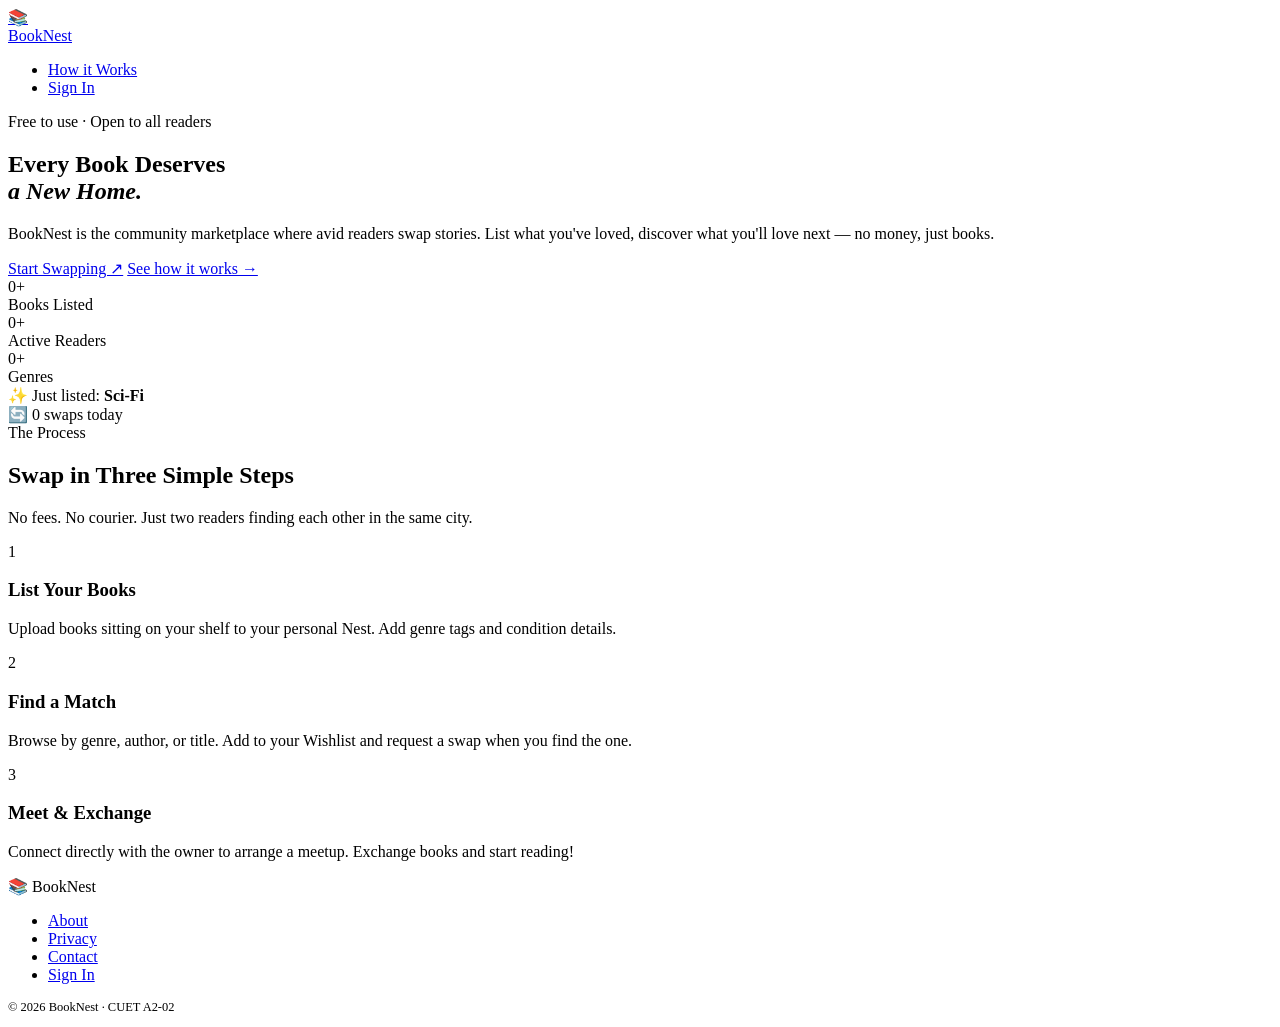
==== index.html @ 97e8174d "inital commit" ====
<!doctype html>
<html lang="en">
  <head>
    <meta charset="UTF-8" />
    <meta name="viewport" content="width=device-width, initial-scale=1.0" />
    <title>BookNest — Find Your Next Read</title>
    <!-- <link rel="stylesheet" href="css/get-started.css" /> -->
  </head>

  <body>
    <!-- Navigation -->
    <nav id="navbar">
      <a class="nav-logo" href="#">
        <div class="nav-logo-icon">📚</div>
        <span class="nav-logo-text">BookNest</span>
      </a>
      <ul class="nav-links">
        <li><a href="#how-it-works">How it Works</a></li>
        <li><a href="signin.html" class="nav-cta">Sign In</a></li>
      </ul>
    </nav>

    <!-- Hero -->
    <section class="hero">
      <div class="hero-content">
        <div class="hero-badge">
          <span></span>
          Free to use · Open to all readers
        </div>
        <h1 class="hero-title">
          Every Book Deserves<br />
          <em>a New Home.</em>
        </h1>
        <p class="hero-subtitle">
          BookNest is the community marketplace where avid readers swap stories.
          List what you've loved, discover what you'll love next — no money,
          just books.
        </p>
        <div class="hero-actions">
          <a href="signup.html" class="btn-primary">Start Swapping ↗</a>
          <a href="#how-it-works" class="btn-ghost">See how it works →</a>
        </div>
        <div class="hero-stats">
          <div>
            <div class="stat-num">0+</div>
            <div class="stat-label">Books Listed</div>
          </div>
          <div>
            <div class="stat-num">0+</div>
            <div class="stat-label">Active Readers</div>
          </div>
          <div>
            <div class="stat-num">0+</div>
            <div class="stat-label">Genres</div>
          </div>
        </div>
      </div>

      <!-- Illustrated Book Stack -->
      <div class="hero-visual">
        <div class="book-stack">
          <div class="book-card"></div>
          <div class="book-card"></div>
          <div class="book-card"></div>
          <div class="floating-tag top-right">
            <span class="tag-icon">✨</span> Just listed:
            <strong>Sci-Fi</strong>
          </div>
          <div class="floating-tag bottom-left">
            <span class="tag-icon">🔄</span> 0 swaps today
          </div>
        </div>
      </div>
    </section>

    <!-- ── HOW IT WORKS ── -->
    <section class="how-it-works" id="how-it-works">
      <div class="how-header">
        <span class="section-label">The Process</span>
        <h2 class="section-title">Swap in Three Simple Steps</h2>
        <p class="section-sub">
          No fees. No courier. Just two readers finding each other in the same
          city.
        </p>
      </div>
      <div class="steps-grid">
        <div class="step">
          <div class="step-num">1</div>
          <h3 class="step-title">List Your Books</h3>
          <p class="step-desc">
            Upload books sitting on your shelf to your personal Nest. Add genre
            tags and condition details.
          </p>
        </div>
        <div class="step">
          <div class="step-num">2</div>
          <h3 class="step-title">Find a Match</h3>
          <p class="step-desc">
            Browse by genre, author, or title. Add to your Wishlist and request
            a swap when you find the one.
          </p>
        </div>
        <div class="step">
          <div class="step-num">3</div>
          <h3 class="step-title">Meet & Exchange</h3>
          <p class="step-desc">
            Connect directly with the owner to arrange a meetup. Exchange books
            and start reading!
          </p>
        </div>
      </div>
    </section>
    <!-- ── FOOTER ── -->
    <footer>
      <div class="footer-logo">📚 BookNest</div>
      <ul class="footer-links">
        <li><a href="#">About</a></li>
        <li><a href="#">Privacy</a></li>
        <li><a href="#">Contact</a></li>
        <li><a href="login.html">Sign In</a></li>
      </ul>
      <p style="font-size: 0.78rem">© 2026 BookNest · CUET A2-02</p>
    </footer>

    <script src="javascript/get-started.js"></script>
  </body>
</html>
---- css/get-started.css ----
@import url("https://fonts.googleapis.com/css2?family=Playfair+Display:ital,wght@0,400;0,600;0,700;0,900;1,400;1,600&family=Lora:ital,wght@0,400;0,500;1,400&family=Cinzel:wght@400;600&display=swap");

/* ── CSS Variables ─────────────────────────────────── */
:root {
  --chocolate: #5c3d2e;
  --mahogany: #8b5e3c;
  --amber: #c4843c;
  --gold: #d4a853;
  --parchment: #f5ecd7;
  --cream: #fdf8f0;
  --warm-white: #fefcf8;
  --ink: #2a1a10;
  --muted: #7a6050;
  --border: rgba(92, 61, 46, 0.15);
  --shadow-warm: 0 8px 40px rgba(92, 61, 46, 0.18);
  --shadow-card: 0 4px 24px rgba(92, 61, 46, 0.12);
  --r: 12px;
}

*,
*::before,
*::after {
  box-sizing: border-box;
  margin: 0;
  padding: 0;
}

html {
  scroll-behavior: smooth;
}

body {
  font-family: "Lora", Georgia, serif;
  background: var(--cream);
  color: var(--ink);
  overflow-x: hidden;
}

/* ── NOISE TEXTURE OVERLAY ─────────────────────────── */
body::before {
  content: "";
  position: fixed;
  inset: 0;
  background-image: url("data:image/svg+xml,%3Csvg xmlns='http://www.w3.org/2000/svg' width='300' height='300'%3E%3Cfilter id='noise'%3E%3CfeTurbulence type='fractalNoise' baseFrequency='0.65' numOctaves='3' stitchTiles='stitch'/%3E%3CfeColorMatrix type='saturate' values='0'/%3E%3C/filter%3E%3Crect width='300' height='300' filter='url(%23noise)' opacity='0.035'/%3E%3C/svg%3E");
  pointer-events: none;
  z-index: 1000;
  opacity: 0.6;
}

/* ── NAVIGATION ────────────────────────────────────── */
nav {
  position: fixed;
  top: 0;
  left: 0;
  right: 0;
  z-index: 900;
  display: flex;
  align-items: center;
  justify-content: space-between;
  padding: 1.2rem 5%;
  background: rgba(253, 248, 240, 0.88);
  backdrop-filter: blur(16px);
  border-bottom: 1px solid var(--border);
  transition: box-shadow 0.3s;
}

nav.scrolled {
  box-shadow: 0 2px 24px rgba(92, 61, 46, 0.1);
}

.nav-logo {
  display: flex;
  align-items: center;
  gap: 10px;
  text-decoration: none;
}

.nav-logo-icon {
  width: 38px;
  height: 38px;
  background: linear-gradient(135deg, var(--chocolate), var(--mahogany));
  border-radius: 8px;
  display: flex;
  align-items: center;
  justify-content: center;
  color: var(--parchment);
  font-size: 1.2rem;
}

.nav-logo-text {
  font-family: "Playfair Display", serif;
  font-weight: 700;
  font-size: 1.4rem;
  color: var(--chocolate);
  letter-spacing: 0.02em;
}

.nav-links {
  display: flex;
  align-items: center;
  gap: 2rem;
  list-style: none;
}

.nav-links a {
  text-decoration: none;
  color: var(--muted);
  font-family: "Lora", serif;
  font-size: 0.9rem;
  transition: color 0.2s;
}

.nav-links a:hover {
  color: var(--chocolate);
}

.nav-cta {
  background: var(--chocolate);
  color: var(--parchment) !important;
  padding: 0.55rem 1.4rem;
  border-radius: 6px;
  transition:
    background 0.25s,
    transform 0.2s !important;
}

.nav-cta:hover {
  background: var(--mahogany) !important;
  transform: translateY(-1px);
}

/* ── HERO  */
.hero {
  min-height: 100vh;
  display: grid;
  grid-template-columns: 1fr 1fr;
  align-items: center;
  gap: 0;
  padding: 6rem 5% 4rem;
  position: relative;
  overflow: hidden;
}

.hero::after {
  content: "";
  position: absolute;
  right: -10%;
  top: -20%;
  width: 70%;
  height: 140%;
  background: radial-gradient(
    ellipse at 60% 40%,
    rgba(196, 132, 60, 0.12) 0%,
    rgba(139, 94, 60, 0.08) 40%,
    transparent 70%
  );
  pointer-events: none;
}

.hero-badge {
  display: inline-flex;
  align-items: center;
  gap: 8px;
  background: rgba(92, 61, 46, 0.08);
  border: 1px solid rgba(92, 61, 46, 0.2);
  color: var(--mahogany);
  font-size: 0.78rem;
  font-family: "Cinzel", serif;
  letter-spacing: 0.12em;
  text-transform: uppercase;
  padding: 0.4rem 1rem;
  border-radius: 99px;
  margin-bottom: 1.8rem;
  opacity: 0;
  animation: fadeUp 0.8s 0.2s forwards;
}

.hero-badge span {
  width: 6px;
  height: 6px;
  background: var(--amber);
  border-radius: 50%;
  display: inline-block;
}

.hero-title {
  font-family: "Playfair Display", serif;
  font-size: clamp(3rem, 5vw, 4.8rem);
  font-weight: 900;
  line-height: 1.08;
  color: var(--ink);
  margin-bottom: 1.5rem;
  opacity: 0;
  animation: fadeUp 0.8s 0.35s forwards;
}

.hero-title em {
  font-style: italic;
  color: var(--mahogany);
  display: block;
}

.hero-subtitle {
  font-size: 1.05rem;
  line-height: 1.8;
  color: var(--muted);
  max-width: 480px;
  margin-bottom: 2.5rem;
  opacity: 0;
  animation: fadeUp 0.8s 0.5s forwards;
}

.hero-actions {
  display: flex;
  gap: 1rem;
  align-items: center;
  flex-wrap: wrap;
  opacity: 0;
  animation: fadeUp 0.8s 0.65s forwards;
}

.btn-primary {
  background: linear-gradient(135deg, var(--chocolate), var(--mahogany));
  color: var(--parchment);
  padding: 0.9rem 2.2rem;
  border-radius: 8px;
  font-family: "Lora", serif;
  font-size: 0.95rem;
  text-decoration: none;
  display: inline-flex;
  align-items: center;
  gap: 8px;
  transition:
    transform 0.25s,
    box-shadow 0.25s;
  box-shadow: 0 4px 20px rgba(92, 61, 46, 0.3);
}

.btn-primary:hover {
  transform: translateY(-2px);
  box-shadow: 0 8px 30px rgba(92, 61, 46, 0.4);
}

.btn-ghost {
  color: var(--chocolate);
  font-family: "Lora", serif;
  font-size: 0.95rem;
  text-decoration: none;
  display: inline-flex;
  align-items: center;
  gap: 6px;
  padding: 0.9rem 0;
  border-bottom: 1.5px solid transparent;
  transition: border-color 0.2s;
}

.btn-ghost:hover {
  border-color: var(--mahogany);
}

.hero-stats {
  display: flex;
  gap: 2.5rem;
  margin-top: 3rem;
  padding-top: 2rem;
  border-top: 1px solid var(--border);
  opacity: 0;
  animation: fadeUp 0.8s 0.8s forwards;
}

.stat-num {
  font-family: "Playfair Display", serif;
  font-size: 2rem;
  font-weight: 700;
  color: var(--chocolate);
}

.stat-label {
  font-size: 0.78rem;
  color: var(--muted);
  letter-spacing: 0.06em;
  text-transform: uppercase;
  margin-top: 2px;
}

/* ── HERO VISUAL ───────────────────────────────────── */
.hero-visual {
  position: relative;
  display: flex;
  align-items: center;
  justify-content: center;
  opacity: 0;
  animation: fadeIn 1s 0.5s forwards;
}

.book-stack {
  position: relative;
  width: 340px;
  height: 400px;
}

.book-card {
  position: absolute;
  border-radius: 10px;
  box-shadow: var(--shadow-card);
  transition: transform 0.4s ease;
}

.book-card:nth-child(1) {
  width: 180px;
  height: 240px;
  background: linear-gradient(160deg, #7c4a2a, #5c3d2e);
  left: 20px;
  top: 60px;
  transform: rotate(-8deg);
}

.book-card:nth-child(2) {
  width: 175px;
  height: 235px;
  background: linear-gradient(160deg, #a0622a, #8b5e3c);
  left: 80px;
  top: 30px;
  transform: rotate(-2deg);
}

.book-card:nth-child(3) {
  width: 170px;
  height: 230px;
  background: linear-gradient(160deg, #c4843c, #a0622a);
  left: 145px;
  top: 50px;
  transform: rotate(6deg);
}

.book-card::before {
  content: "";
  position: absolute;
  left: 16px;
  top: 0;
  bottom: 0;
  width: 12px;
  background: rgba(0, 0, 0, 0.2);
  border-radius: 2px 0 0 2px;
}

.book-card::after {
  content: "";
  position: absolute;
  inset: 12px;
  border: 1px solid rgba(255, 255, 255, 0.12);
  border-radius: 6px;
}

.book-stack:hover .book-card:nth-child(1) {
  transform: rotate(-12deg) translateX(-10px);
}
.book-stack:hover .book-card:nth-child(3) {
  transform: rotate(10deg) translateX(10px);
}

.floating-tag {
  position: absolute;
  background: var(--warm-white);
  border: 1px solid var(--border);
  border-radius: 10px;
  padding: 0.7rem 1rem;
  box-shadow: var(--shadow-card);
  font-size: 0.8rem;
  font-family: "Lora", serif;
  color: var(--ink);
  white-space: nowrap;
}

.floating-tag.top-right {
  top: -10px;
  right: -20px;
  animation: floatY 3s ease-in-out infinite;
}

.floating-tag.bottom-left {
  bottom: 30px;
  left: -30px;
  animation: floatY 3.5s 1s ease-in-out infinite;
}

.tag-icon {
  font-size: 1.1rem;
  margin-right: 4px;
}

/* ── SECTION SHARED  */
section {
  padding: 6rem 5%;
}

.section-label {
  font-family: "Cinzel", serif;
  font-size: 0.72rem;
  letter-spacing: 0.18em;
  text-transform: uppercase;
  color: var(--amber);
  margin-bottom: 1rem;
  display: block;
}

.section-title {
  font-family: "Playfair Display", serif;
  font-size: clamp(2rem, 3.5vw, 2.8rem);
  font-weight: 700;
  line-height: 1.2;
  color: var(--ink);
  margin-bottom: 1rem;
}

.section-sub {
  font-size: 1rem;
  color: var(--muted);
  line-height: 1.8;
  max-width: 520px;
}

/* ── HOW IT WORKS ──────────────────────────────────── */
.how-it-works {
  background: var(--warm-white);
  position: relative;
}

.how-header {
  text-align: center;
  margin-bottom: 4rem;
}
.how-header .section-sub {
  margin: 0 auto;
}

.steps-grid {
  display: grid;
  grid-template-columns: repeat(3, 1fr);
  gap: 2px;
  max-width: 900px;
  margin: 0 auto;
  position: relative;
}

.steps-grid::before {
  content: "";
  position: absolute;
  top: 44px;
  left: calc(16.6% + 30px);
  right: calc(16.6% + 30px);
  height: 1px;
  background: repeating-linear-gradient(
    90deg,
    var(--border) 0,
    var(--border) 8px,
    transparent 8px,
    transparent 16px
  );
}

.step {
  text-align: center;
  padding: 0 2rem;
  opacity: 0;
  transform: translateY(20px);
  transition:
    opacity 0.6s,
    transform 0.6s;
}

.step.visible {
  opacity: 1;
  transform: translateY(0);
}

.step-num {
  width: 60px;
  height: 60px;
  background: linear-gradient(135deg, var(--chocolate), var(--mahogany));
  color: var(--parchment);
  font-family: "Playfair Display", serif;
  font-size: 1.5rem;
  font-weight: 700;
  border-radius: 50%;
  display: flex;
  align-items: center;
  justify-content: center;
  margin: 0 auto 1.5rem;
  position: relative;
  z-index: 1;
}

.step-title {
  font-family: "Playfair Display", serif;
  font-size: 1.15rem;
  font-weight: 600;
  color: var(--ink);
  margin-bottom: 0.6rem;
}

.step-desc {
  font-size: 0.88rem;
  color: var(--muted);
  line-height: 1.7;
}

/* ── FOOTER ────────────────────────────────────────── */
footer {
  background: var(--ink);
  color: rgba(245, 236, 215, 0.6);
  padding: 3rem 5% 2rem;
  display: flex;
  justify-content: space-between;
  align-items: center;
  gap: 2rem;
  flex-wrap: wrap;
}

.footer-logo {
  font-family: "Playfair Display", serif;
  font-size: 1.4rem;
  font-weight: 700;
  color: var(--parchment);
}

.footer-links {
  display: flex;
  gap: 1.5rem;
  list-style: none;
}
.footer-links a {
  color: rgba(245, 236, 215, 0.5);
  text-decoration: none;
  font-size: 0.85rem;
  transition: color 0.2s;
}
.footer-links a:hover {
  color: var(--parchment);
}

/* ── ANIMATIONS ────────────────────────────────────── */
@keyframes fadeUp {
  from {
    opacity: 0;
    transform: translateY(24px);
  }
  to {
    opacity: 1;
    transform: translateY(0);
  }
}

@keyframes fadeIn {
  from {
    opacity: 0;
  }
  to {
    opacity: 1;
  }
}

@keyframes floatY {
  0%,
  100% {
    transform: translateY(0);
  }
  50% {
    transform: translateY(-10px);
  }
}

/* ── RESPONSIVE ────────────────────────────────────── */
@media (max-width: 900px) {
  .hero {
    grid-template-columns: 1fr;
    text-align: center;
  }
  .hero-subtitle {
    margin: 0 auto 2.5rem;
  }
  .hero-actions {
    justify-content: center;
  }
  .hero-stats {
    justify-content: center;
  }
  .hero-visual {
    display: none;
  }
  .steps-grid {
    grid-template-columns: 1fr;
    gap: 2.5rem;
  }
  .steps-grid::before {
    display: none;
  }
  .features-inner {
    grid-template-columns: 1fr;
  }
  .nav-links {
    display: none;
  }
}
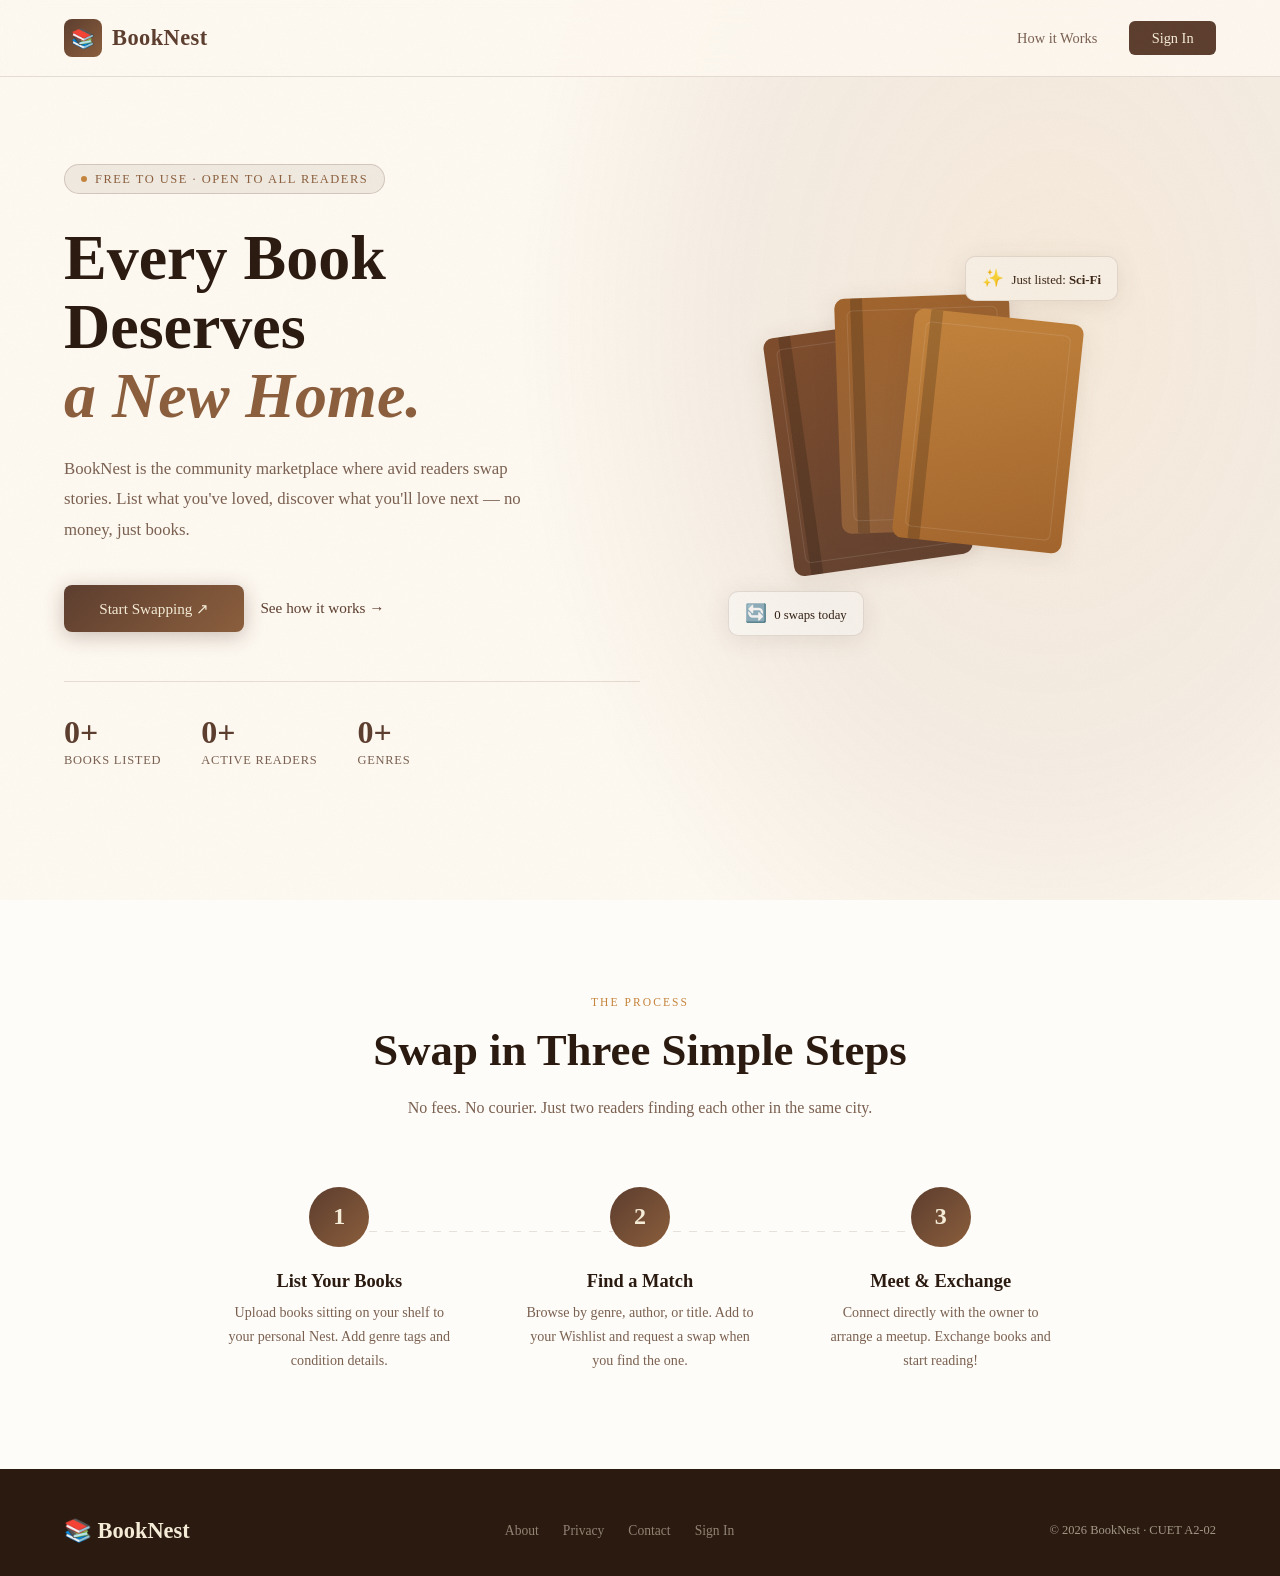
==== commit 3bfd9596: "signup signin marketplace basics connection done" ====
--- a/index.html
+++ b/index.html
@@ -4,7 +4,7 @@
     <meta charset="UTF-8" />
     <meta name="viewport" content="width=device-width, initial-scale=1.0" />
     <title>BookNest — Find Your Next Read</title>
-    <!-- <link rel="stylesheet" href="css/get-started.css" /> -->
+    <link rel="stylesheet" href="css/get-started.css" />
   </head>
 
   <body>
@@ -122,6 +122,6 @@
       <p style="font-size: 0.78rem">© 2026 BookNest · CUET A2-02</p>
     </footer>
 
-    <script src="javascript/get-started.js"></script>
+    <script src="javascript/index.js"></script>
   </body>
 </html>
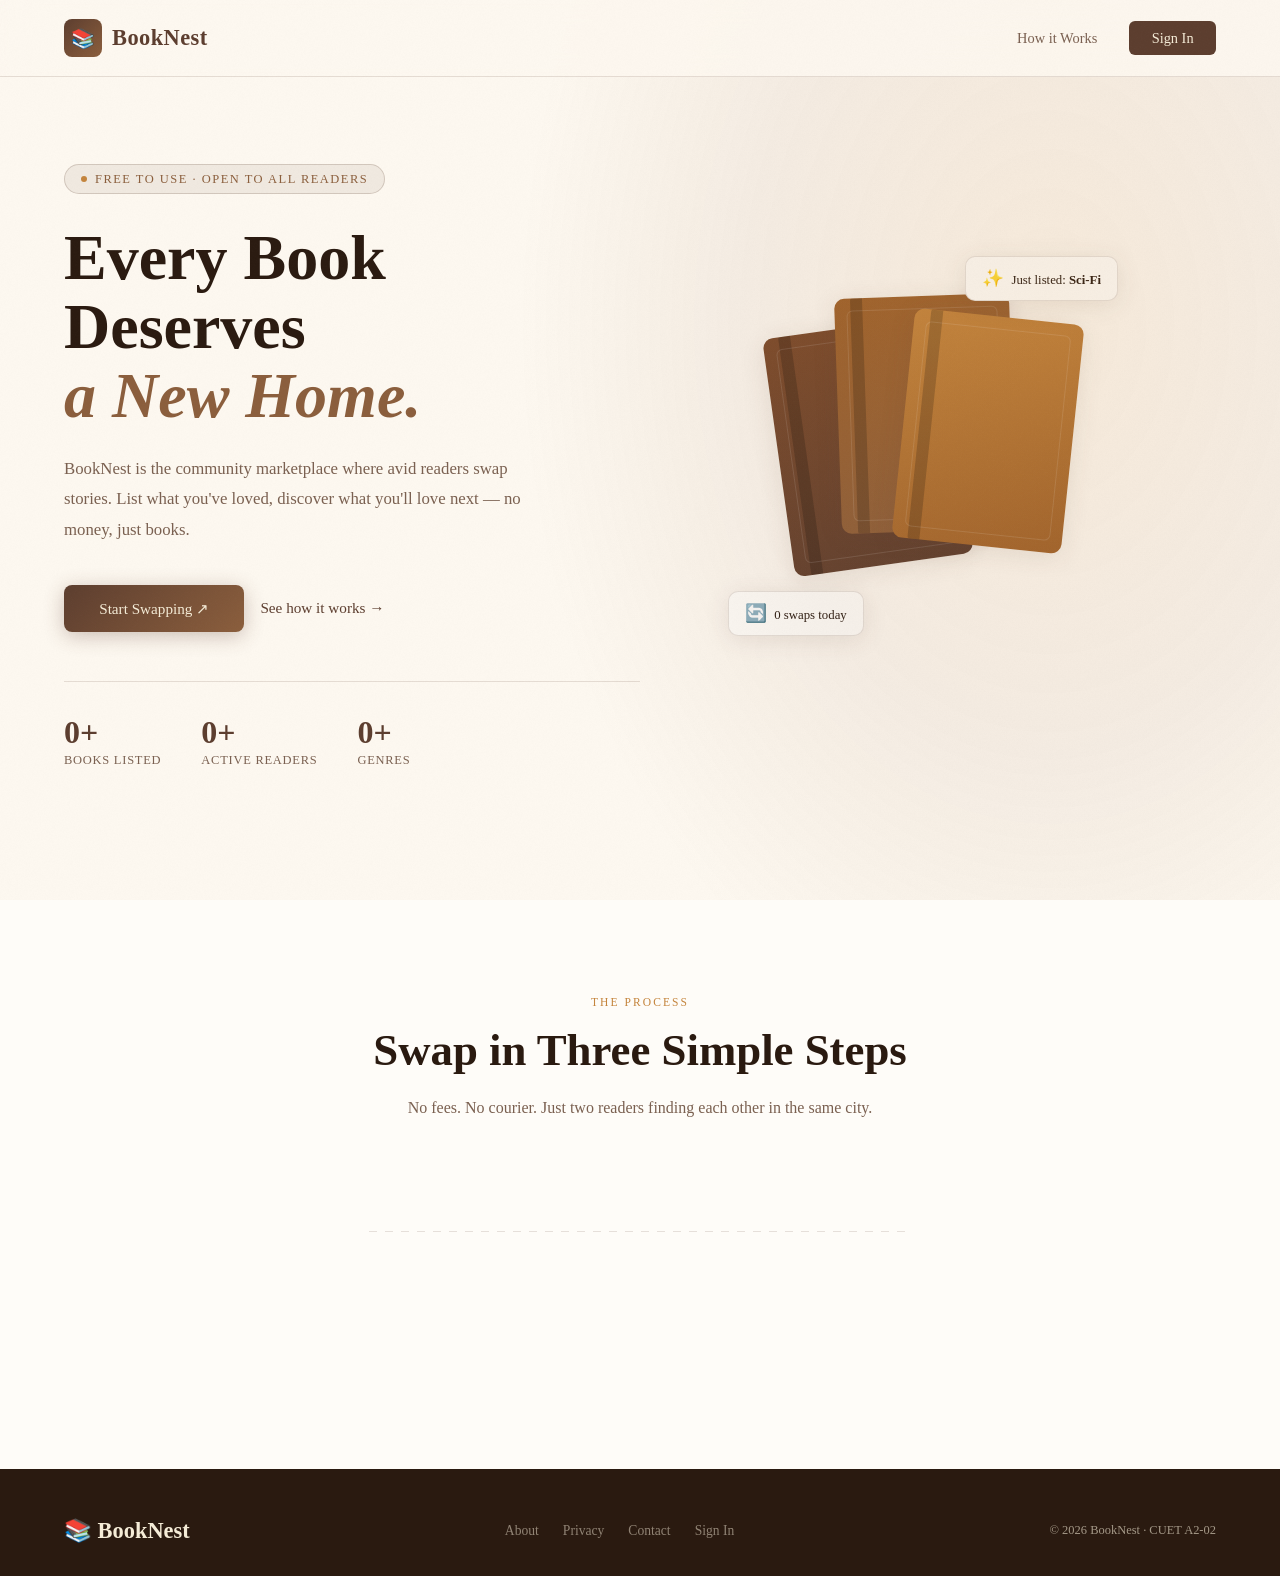
==== commit 58ae44ec: "Added index javascript dynamic logic" ====
--- a/index.html
+++ b/index.html
@@ -41,19 +41,19 @@
           <a href="#how-it-works" class="btn-ghost">See how it works →</a>
         </div>
         <div class="hero-stats">
-          <div>
-            <div class="stat-num">0+</div>
-            <div class="stat-label">Books Listed</div>
-          </div>
-          <div>
-            <div class="stat-num">0+</div>
-            <div class="stat-label">Active Readers</div>
-          </div>
-          <div>
-            <div class="stat-num">0+</div>
-            <div class="stat-label">Genres</div>
-          </div>
-        </div>
+  <div>
+    <div class="stat-num" id="stat-books">--</div>
+    <div class="stat-label">Books Listed</div>
+  </div>
+  <div>
+    <div class="stat-num" id="stat-readers">--</div>
+    <div class="stat-label">Active Readers</div>
+  </div>
+  <div>
+    <div class="stat-num" id="stat-genres">--</div>
+    <div class="stat-label">Genres</div>
+  </div>
+</div>
       </div>
 
       <!-- Illustrated Book Stack -->
@@ -124,4 +124,4 @@
 
     <script src="javascript/index.js"></script>
   </body>
-</html>
+</html>
